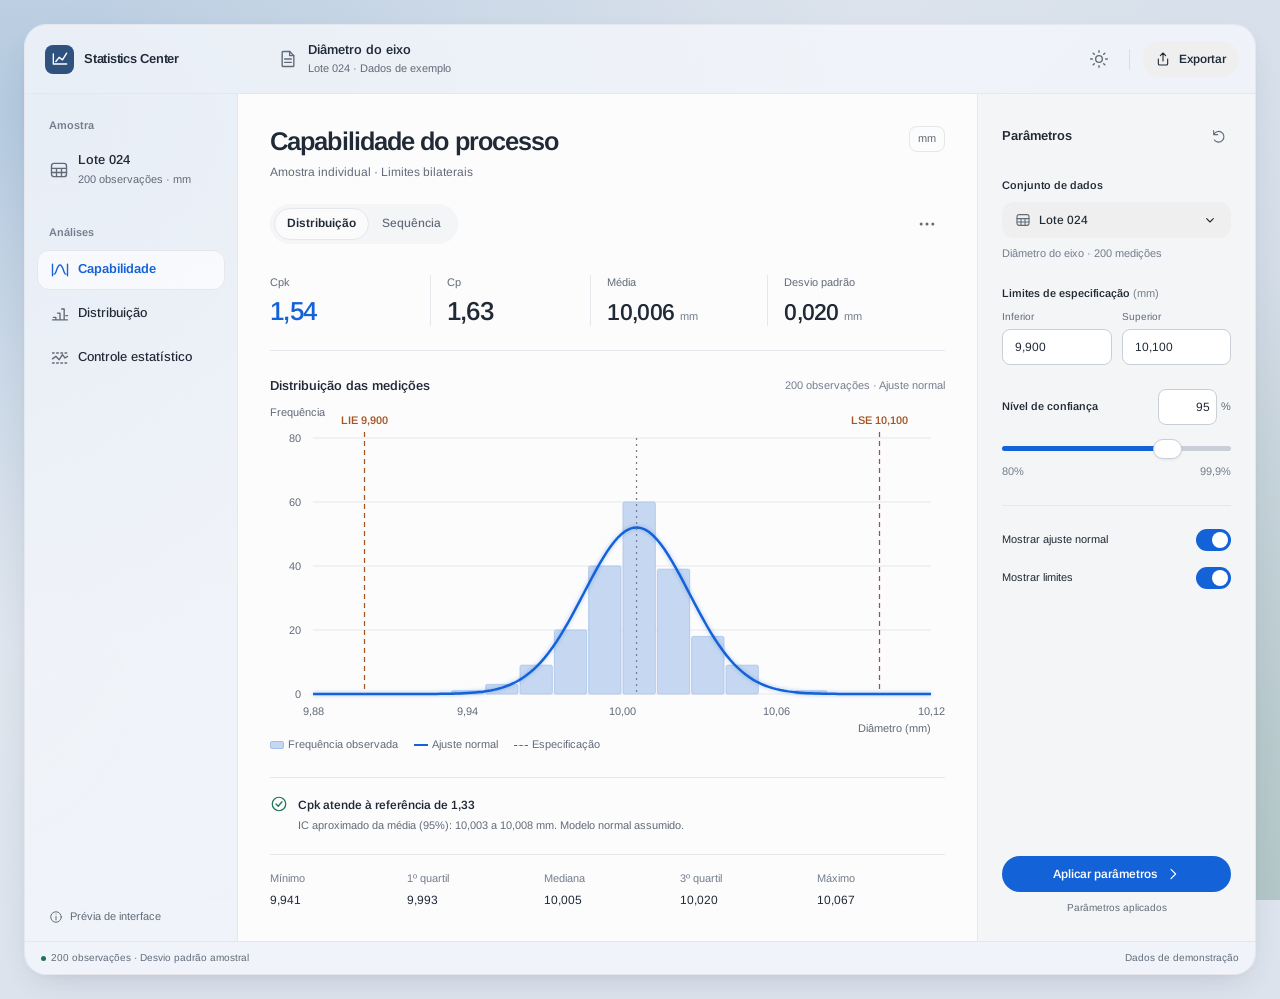
==== liquid-glass-mockup.html @ 98c808a4 "Implement flat UI design system across app" ====
<!doctype html>
<html lang="pt-BR">
<head>
  <meta charset="utf-8">
  <meta name="viewport" content="width=device-width, initial-scale=1">
  <meta name="color-scheme" content="light dark">
  <title>Capabilidade · Statistics Center</title>
  <link rel="preload" href="assets/fonts/arimo/Arimo-Variable.ttf" as="font" type="font/ttf" crossorigin>
  <link rel="stylesheet" href="assets/ui/ui.css">
  <link rel="stylesheet" href="assets/mockup/mockup.css">
  <script src="assets/ui/components.js" defer></script>
  <script src="assets/ui/charts.js" defer></script>
  <script src="assets/mockup/mockup.js" defer></script>
</head>
<body>

<div class="app-window">
  <header class="toolbar sc-surface--translucent">
    <div class="brand"><span class="app-symbol"><svg class="sc-icon" aria-hidden="true"><use href="assets/ui/icons.svg#i-mark"/></svg></span>Statistics Center</div>
    <button class="sc-button sc-button--icon mobile-only sc-button--tertiary" id="sidebarToggle" aria-label="Abrir navegação" aria-expanded="false" aria-controls="sidebar"><svg class="sc-icon" aria-hidden="true"><use href="assets/ui/icons.svg#i-sidebar"/></svg></button>
    <div class="document-title"><svg class="sc-icon" aria-hidden="true"><use href="assets/ui/icons.svg#i-file"/></svg><div><strong>Diâmetro do eixo</strong><small id="documentSubtitle">Lote 024 · Dados de exemplo</small></div></div>
    <div class="toolbar-actions">
      <button class="sc-button sc-button--icon sc-button--tertiary" data-sc-popover="themeMenu" id="themeToggle" aria-label="Aparência" aria-haspopup="menu" aria-controls="themeMenu" aria-expanded="false" title="Aparência"><svg class="sc-icon" aria-hidden="true"><use href="assets/ui/icons.svg#i-sun"/></svg></button>
      <span class="toolbar-divider"></span>
      <button class="sc-button sc-button--sc-text-secondary" data-sc-popover="exportMenu" id="exportButton" aria-haspopup="menu" aria-controls="exportMenu" aria-expanded="false"><svg class="sc-icon sc-icon--small" aria-hidden="true"><use href="assets/ui/icons.svg#i-export"/></svg><span>Exportar</span></button>
    </div>
  </header>
  <button class="nav-scrim" aria-label="Fechar navegação" id="navScrim"></button>
  <aside class="sidebar sc-surface--translucent" id="sidebar" aria-label="Navegação">
    <p class="section-label">Amostra</p>
    <button class="source-button" id="viewData"><svg class="sc-icon" aria-hidden="true"><use href="assets/ui/icons.svg#i-table"/></svg><span><strong id="sidebarBatch">Lote 024</strong><small><span data-count>200</span> observações · mm</small></span></button>
    <p class="section-label">Análises</p>
    <nav class="sc-nav" aria-label="Análises disponíveis"><span class="sc-selection-indicator" aria-hidden="true"></span>
      <button data-analysis="capability" aria-current="page"><svg class="sc-icon" aria-hidden="true"><use href="assets/ui/icons.svg#i-capability"/></svg>Capabilidade</button>
      <button data-analysis="distribution"><svg class="sc-icon" aria-hidden="true"><use href="assets/ui/icons.svg#i-distribution"/></svg>Distribuição</button>
      <button data-analysis="sequence"><svg class="sc-icon" aria-hidden="true"><use href="assets/ui/icons.svg#i-sequence"/></svg>Controle estatístico</button>
    </nav>
    <div class="sidebar-bottom"><svg class="sc-icon" aria-hidden="true"><use href="assets/ui/icons.svg#i-info"/></svg>Prévia de interface</div>
  </aside>
  <main class="workspace" id="workspace">
    <div class="page-heading"><div><h1 id="pageTitle" tabindex="-1">Capabilidade do processo</h1><p id="pageDescription">Amostra individual · Limites bilaterais</p></div><span class="sc-badge">mm</span></div>
    <div class="view-controls">
      <div class="sc-segmented" role="group" aria-label="Visualização do gráfico"><span class="sc-selection-indicator" aria-hidden="true"></span><button data-view="histogram" aria-pressed="true">Distribuição</button><button data-view="sequence" aria-pressed="false">Sequência</button></div>
      <div class="chart-tools"><button class="sc-button sc-button--icon mobile-only sc-button--tertiary" id="showParameters" aria-label="Ir para os parâmetros" title="Parâmetros"><svg class="sc-icon" aria-hidden="true"><use href="assets/ui/icons.svg#i-sliders"/></svg></button><button class="sc-button sc-button--icon sc-button--tertiary" data-sc-popover="chartMenu" id="chartMenuToggle" aria-label="Opções do gráfico" aria-haspopup="menu" aria-controls="chartMenu" aria-expanded="false" title="Opções do gráfico"><svg class="sc-icon" aria-hidden="true"><use href="assets/ui/icons.svg#i-more"/></svg></button></div>
    </div>
    <dl class="metrics" aria-label="Resultados da análise">
      <div class="metric"><dt>Cpk</dt><dd id="metricCpk">—</dd></div><div class="metric"><dt>Cp</dt><dd id="metricCp">—</dd></div><div class="metric"><dt>Média</dt><dd><span id="metricMean">—</span> <small>mm</small></dd></div><div class="metric"><dt>Desvio padrão</dt><dd><span id="metricStd">—</span> <small>mm</small></dd></div>
    </dl>
    <div class="plot-heading"><h2 id="plotTitle">Distribuição das medições</h2><span id="plotSubtitle">200 observações · Ajuste normal</span></div>
    <div class="plot-wrapper"><svg class="sc-chart" id="chart" viewBox="0 0 720 305" role="img" aria-labelledby="chartTitle chartDesc"></svg><div class="sc-chart-tooltip" id="plotTooltip" hidden></div></div>
    <div class="sc-chart-legend"><span><i></i><span id="legendData">Frequência observada</span></span><span id="fitLegend"><i class="line"></i>Ajuste normal</span><span id="specLegend"><i class="dashed"></i>Especificação</span></div>
    <section class="result-note" aria-label="Interpretação do resultado"><svg class="sc-icon" aria-hidden="true" id="resultIcon"><use href="assets/ui/icons.svg#i-circle-check"/></svg><div><strong id="resultTitle">Calculando resultados</strong><p id="resultDescription"></p></div></section>
    <dl class="summary" aria-label="Resumo das medições"><div><dt>Mínimo</dt><dd id="statMin">—</dd></div><div><dt>1º quartil</dt><dd id="statQ1">—</dd></div><div><dt>Mediana</dt><dd id="statMedian">—</dd></div><div><dt>3º quartil</dt><dd id="statQ3">—</dd></div><div><dt>Máximo</dt><dd id="statMax">—</dd></div></dl>
  </main>
  <form class="inspector" id="parameters" novalidate>
    <div class="inspector-heading"><h2>Parâmetros</h2><button type="button" class="sc-button sc-button--icon sc-button--tertiary" id="resetParameters" aria-label="Restaurar parâmetros" title="Restaurar parâmetros"><svg class="sc-icon sc-icon--small" aria-hidden="true"><use href="assets/ui/icons.svg#i-reset"/></svg></button></div>
    <div class="sc-field"><span class="sc-label" id="batchLabel">Conjunto de dados</span><button type="button" class="sc-button sc-button--sc-text-secondary sc-dropdown" data-sc-popover="batchMenu" id="batchButton" aria-labelledby="batchLabel batchValue" aria-haspopup="listbox" aria-controls="batchMenu" aria-expanded="false"><span class="sc-dropdown__label"><svg class="sc-icon sc-icon--small" aria-hidden="true"><use href="assets/ui/icons.svg#i-table"/></svg><span id="batchValue">Lote 024</span></span><svg class="sc-icon sc-icon--small" aria-hidden="true"><use href="assets/ui/icons.svg#i-chevron"/></svg></button><p class="sc-help">Diâmetro do eixo · 200 medições</p></div>
    <div class="sc-field"><span class="sc-label">Limites de especificação <span style="color:var(--sc-text-muted);font-weight:400">(mm)</span></span><div class="paired-fields"><div><label for="lowerLimit">Inferior</label><input class="sc-input" id="lowerLimit" type="text" inputmode="decimal" value="9,900" required aria-describedby="limitError"></div><div><label for="upperLimit">Superior</label><input class="sc-input" id="upperLimit" type="text" inputmode="decimal" value="10,100" required aria-describedby="limitError"></div></div></div>
    <div class="sc-field"><div class="confidence-header"><label class="sc-label" for="confidence">Nível de confiança</label><span class="confidence-number"><input class="sc-input" type="number" id="confidenceNumber" min="80" max="99.9" step="0.1" value="95" aria-label="Nível de confiança em porcentagem">%</span></div><input class="sc-slider" data-sc-slider id="confidence" type="range" min="80" max="99.9" step="0.1" value="95" aria-valuetext="95 por cento"><div class="sc-slider__ends"><span>80%</span><span>99,9%</span></div></div>
    <hr class="inspector-rule">
    <div class="switches"><div class="sc-switch-row"><span id="fitLabel">Mostrar ajuste normal</span><button class="sc-switch" type="button" role="switch" aria-checked="true" aria-labelledby="fitLabel" id="fitSwitch"></button></div><div class="sc-switch-row"><span id="limitsLabel">Mostrar limites</span><button class="sc-switch" type="button" role="switch" aria-checked="true" aria-labelledby="limitsLabel" id="limitsSwitch"></button></div></div>
    <div class="inspector-footer"><p class="validation-error" id="limitError" role="alert" hidden></p><button class="sc-button sc-button--primary" type="submit">Aplicar parâmetros<svg class="sc-icon sc-icon--small" aria-hidden="true"><use href="assets/ui/icons.svg#i-arrow"/></svg></button><p class="apply-status" id="applyStatus" role="status">Parâmetros aplicados</p></div>
  </form>
  <footer class="statusbar"><span><i class="status-dot"></i><span data-count>200</span> observações <span class="method-note">· Desvio padrão amostral</span></span><span>Dados de demonstração</span></footer>
</div>
<div id="themeMenu" class="sc-menu" popover role="menu" aria-label="Aparência"><p class="sc-menu__title">Aparência</p><button class="sc-menu__item" role="menuitemradio" aria-checked="false" data-theme="system"><svg class="sc-icon sc-icon--small" aria-hidden="true"><use href="assets/ui/icons.svg#i-system"/></svg>Automática<svg class="sc-icon sc-menu__check" aria-hidden="true"><use href="assets/ui/icons.svg#i-check"/></svg></button><button class="sc-menu__item" role="menuitemradio" aria-checked="true" data-theme="light"><svg class="sc-icon sc-icon--small" aria-hidden="true"><use href="assets/ui/icons.svg#i-sun"/></svg>Clara<svg class="sc-icon sc-menu__check" aria-hidden="true"><use href="assets/ui/icons.svg#i-check"/></svg></button><button class="sc-menu__item" role="menuitemradio" aria-checked="false" data-theme="dark"><svg class="sc-icon sc-icon--small" aria-hidden="true"><use href="assets/ui/icons.svg#i-moon"/></svg>Escura<svg class="sc-icon sc-menu__check" aria-hidden="true"><use href="assets/ui/icons.svg#i-check"/></svg></button></div>
<div id="batchMenu" class="sc-menu" popover role="listbox" aria-labelledby="batchLabel"><button class="sc-menu__item" role="option" aria-selected="true" data-batch="24">Lote 024 <svg class="sc-icon sc-menu__check" aria-hidden="true"><use href="assets/ui/icons.svg#i-check"/></svg></button><button class="sc-menu__item" role="option" aria-selected="false" data-batch="25">Lote 025 <svg class="sc-icon sc-menu__check" aria-hidden="true"><use href="assets/ui/icons.svg#i-check"/></svg></button></div>
<div id="exportMenu" class="sc-menu" popover role="menu" aria-label="Exportar"><p class="sc-menu__title">Exportar esta análise</p><button class="sc-menu__item" role="menuitem" id="exportSvg"><svg class="sc-icon sc-icon--small" aria-hidden="true"><use href="assets/ui/icons.svg#i-distribution"/></svg>Gráfico em SVG</button><button class="sc-menu__item" role="menuitem" id="exportCsv"><svg class="sc-icon sc-icon--small" aria-hidden="true"><use href="assets/ui/icons.svg#i-table"/></svg>Dados em CSV</button></div>
<div id="chartMenu" class="sc-menu" popover role="menu" aria-label="Opções do gráfico"><button class="sc-menu__item" role="menuitemcheckbox" aria-checked="true" id="gridToggle">Linhas de grade<svg class="sc-icon sc-menu__check" aria-hidden="true"><use href="assets/ui/icons.svg#i-check"/></svg></button><button class="sc-menu__item" role="menuitem" id="openData">Ver medições</button></div>
<dialog class="sc-dialog" id="dataDialog" aria-labelledby="dataTitle"><div class="dialog-heading"><h2 id="dataTitle">Medições · Lote 024</h2><button class="sc-button sc-button--icon sc-button--tertiary" id="closeData" aria-label="Fechar medições"><svg class="sc-icon" aria-hidden="true"><use href="assets/ui/icons.svg#i-close"/></svg></button></div><p>Amostra sintética para explorar esta proposta de interface.</p><div class="data-table-scroll"><table class="sc-table"><thead><tr><th>Observação</th><th>Diâmetro (mm)</th></tr></thead><tbody id="dataRows"></tbody></table></div><p class="dialog-foot">200 observações · Unidade: milímetro</p></dialog>
<p class="sc-toast sc-surface--translucent" id="toast" role="status" hidden></p>

</body>
</html>
---- assets/ui/ui.css ----
/* Public entry point: theme, foundations, and reusable components. No build step. */
@import url('./tokens.css');
@import url('./base.css');
@import url('./components.css');

/* Explicit surface and padding utilities override component defaults. */
.sc-bg-primary { background: var(--sc-bg-primary); }
.sc-bg-secondary { background: var(--sc-bg-secondary); }
.sc-bg-tertiary { background: var(--sc-bg-tertiary); }
.sc-pad-control { padding: var(--sc-padding-control); }
.sc-pad-panel { padding: var(--sc-padding-panel); }
.sc-pad-section { padding: var(--sc-padding-section); }
.sc-p-0 { padding: var(--sc-space-0); }.sc-p-1 { padding: var(--sc-space-1); }
.sc-p-2 { padding: var(--sc-space-2); }.sc-p-3 { padding: var(--sc-space-3); }
.sc-p-4 { padding: var(--sc-space-4); }.sc-p-5 { padding: var(--sc-space-5); }
.sc-p-6 { padding: var(--sc-space-6); }.sc-p-7 { padding: var(--sc-space-7); }
.sc-p-8 { padding: var(--sc-space-8); }.sc-p-9 { padding: var(--sc-space-9); }
---- assets/mockup/mockup.css ----
/* Document layout only. Reusable controls live in ../ui/. */
body { margin: 0; background: #dce3ed; min-height: 100vh; }
body::before { content: ''; position: fixed; inset: 0; z-index: -1; background: radial-gradient(ellipse at 3% 12%, #b3c9df 0, transparent 48%), radial-gradient(ellipse at 100% 100%, #b2c6c7 0, transparent 50%), linear-gradient(135deg,#e6e9ef,#d7e0eb 60%,#c9d3dd); }
.app-window { max-width: 1480px; margin: 32px auto; display: grid; grid-template-columns: 213px minmax(0,1fr) 278px; grid-template-rows: 69px minmax(758px,auto) 33px; border-radius: 22px; border: 1px solid var(--sc-border); box-shadow: 0 12px 32px -12px #23334d30,0 2px 8px #29394e08; overflow: clip; isolation: isolate; }
.toolbar { grid-column: 1/-1; display: grid; grid-template-columns: 213px minmax(0,1fr) auto; align-items: center; padding: 0 var(--sc-space-4) 0 var(--sc-space-5); gap: 20px; border-bottom: 1px solid var(--sc-border); box-shadow: none; z-index: 5; }
.brand { display: flex; align-items: center; gap: 10px; font-size: 13px; font-weight: 650; letter-spacing: -.25px; white-space: nowrap; }
.app-symbol { width: 29px; height: 29px; border-radius: 8px; color: white; display: grid; place-items: center; background: #2e527d; box-shadow: none; }
.document-title { display: flex; align-items: center; gap: 10px; min-width: 0; font-size: 13px; }
.document-title > svg { color: var(--sc-text-secondary); }
.document-title strong { font-weight: 600; display: block; overflow: hidden; text-overflow: ellipsis; white-space: nowrap; }
.document-title small { display: block; color: var(--sc-text-secondary); font-size: 11px; margin-top: 1px; }
.toolbar-actions { display: flex; align-items: center; gap: 9px; }
.toolbar-divider { width: 1px; height: 21px; background: var(--sc-border-strong); opacity: .55; margin: 0 3px; }
.sidebar { padding: var(--sc-space-6) var(--sc-space-3) var(--sc-space-4); display: flex; flex-direction: column; border-right: 1px solid var(--sc-border); position: relative; }
.sidebar::before { content: ''; pointer-events: none; position: absolute; inset: 0; z-index: -1; background: radial-gradient(ellipse at 0 25%,#91b4d629,transparent 70%); }
.section-label { font-size: 11px; font-weight: 650; color: var(--sc-text-muted); margin: 0 12px 9px; }
.source-button { width: 100%; padding: var(--sc-padding-control); display: flex; align-items: center; gap: 9px; text-align: left; border: 0; border-radius: 10px; background: transparent; font-size: 13px; margin-bottom: 28px; }
.source-button:hover { background: var(--sc-bg-selection); }
.source-button .sc-icon { color: var(--sc-text-secondary); }
.source-button strong { display: block; font-weight: 550; }
.source-button small { font-size: 11px; color: var(--sc-text-secondary); }
.sidebar-bottom { margin-top: auto; padding: var(--sc-space-6) var(--sc-space-3) 0; display: flex; align-items: center; gap: 7px; color: var(--sc-text-secondary); font-size: 11px; }
.sidebar-bottom .sc-icon { width: 14px; height: 14px; }
.workspace { padding: var(--sc-padding-section); background: var(--sc-bg-primary); min-width: 0; }
.page-heading { display: flex; align-items: start; justify-content: space-between; gap: 14px; margin-bottom: 23px; }
.page-heading h1 { font-size: clamp(23px,2vw,28px); font-weight: 650; letter-spacing: -.9px; line-height: 1.2; }
.page-heading p { font-size: 12px; color: var(--sc-text-secondary); margin-top: 7px; }
.view-controls { display: flex; align-items: center; justify-content: space-between; gap: 12px; }
.chart-tools { display: flex; gap: 4px; }
.metrics { display: grid; grid-template-columns: 1fr 1fr 1.1fr 1.1fr; padding: var(--sc-space-6) 0; margin: 7px 0 2px; border-bottom: 1px solid var(--sc-border); }
.metric { border-right: 1px solid var(--sc-border); padding-left: var(--sc-space-4); min-width: 0; }
.metric:first-child { padding-left: 0; }
.metric:last-child { border: 0; }
.metric dt { color: var(--sc-text-secondary); font-size: 11px; margin-bottom: 6px; }
.metric dd { font-variant-numeric: tabular-nums; margin: 0; font-size: 26px; line-height: 1.1; letter-spacing: -.7px; font-weight: 550; }
.metric dd small { color: var(--sc-text-muted); font-size: 11px; font-weight: 400; letter-spacing: 0; }
.metric:first-child dd { color: var(--sc-accent); }
.metric:nth-child(n+3) dd { font-size: 23px; padding-top: 3px; }
.plot-heading { display: flex; justify-content: space-between; align-items: center; padding: var(--sc-space-6) 0 var(--sc-space-2); gap: 12px; }
.plot-heading h2 { font-size: 13px; font-weight: 600; }
.plot-heading span { font-size: 11px; color: var(--sc-text-muted); }
.plot-wrapper { position: relative; min-width: 0; }
.result-note { border-top: 1px solid var(--sc-border); padding: var(--sc-space-4) 0 var(--sc-space-5); display: flex; gap: 10px; align-items: start; }
.result-note > .sc-icon { color: var(--sc-success); width: 18px; height: 18px; margin-top: 1px; }
.result-note strong { font-size: 12px; font-weight: 600; }
.result-note p { font-size: 11px; color: var(--sc-text-secondary); margin-top: 3px; }
.summary { display: grid; grid-template-columns: repeat(5,1fr); border-top: 1px solid var(--sc-border); padding-top: var(--sc-space-4); margin: 0; gap: 9px; }
.summary dt { font-size: 11px; color: var(--sc-text-muted); }
.summary dd { font-size: 12px; margin: 5px 0 0; font-variant-numeric: tabular-nums; }
.inspector { background: var(--sc-bg-secondary); border-left: 1px solid var(--sc-border); padding: var(--sc-padding-panel); display: flex; flex-direction: column; min-width: 0; }
.inspector-heading { display: flex; align-items: center; justify-content: space-between; margin-bottom: 24px; }
.inspector h2 { font-size: 13px; font-weight: 650; }
.inspector-heading .sc-button--icon { width: 25px; height: 25px; }
.inspector-rule { border: 0; border-top: 1px solid var(--sc-border); width: 100%; margin: 1px 0 23px; }
.paired-fields { display: grid; grid-template-columns: 1fr 1fr; gap: 10px; }
.paired-fields label { display: block; font-size: 10px; color: var(--sc-text-secondary); margin-bottom: 5px; }
.confidence-header { display: flex; align-items: center; justify-content: space-between; margin-bottom: 11px; }
.confidence-header .sc-label { margin: 0; }
.confidence-number { display: flex; align-items: center; gap: 4px; font-size: 11px; color: var(--sc-text-secondary); }
.confidence-number input { width: 59px; padding: 5px 6px; text-align: right; appearance: textfield; -moz-appearance: textfield; }
.confidence-number input::-webkit-inner-spin-button { -webkit-appearance: none; }
.inspector-footer { margin-top: auto; padding-top: 24px; }
.inspector-footer .sc-button--primary { width: 100%; }
.sc-button--primary:hover { filter: brightness(1.08); }
.apply-status { font-size: 10px; min-height: 16px; margin: 9px 0 0; text-align: center; color: var(--sc-text-secondary); }
.validation-error { color: var(--sc-danger); font-size: 11px; margin-bottom: 10px; }
.statusbar { grid-column: 1/-1; border-top: 1px solid var(--sc-border); display: flex; align-items: center; justify-content: space-between; gap: 10px; padding: 0 var(--sc-space-4); font-size: 10px; color: var(--sc-text-secondary); background: var(--sc-bg-translucent); -webkit-backdrop-filter: none; backdrop-filter: none; }
.status-dot { display: inline-block; width: 5px; height: 5px; background: var(--sc-success); border-radius: 50%; margin-right: 5px; vertical-align: middle; }
.dialog-heading { display: flex; justify-content: space-between; align-items: center; gap: 14px; margin-bottom: 12px; }
dialog h2 { font-size: 20px; letter-spacing: -.5px; }
dialog p { color: var(--sc-text-secondary); font-size: 12px; }
.data-table-scroll { overflow: auto; max-height: 310px; margin-top: 20px; }
.dialog-foot { font-size: 11px; margin-top: 16px; }
.mobile-only { display: none; }
.nav-scrim { display: none; }
@media(min-width:1600px) { .app-window { margin-top: 64px; } }
@media(max-width:1530px) { .app-window { margin: 24px; } }
@media(max-width:1200px) { .app-window { grid-template-columns: 185px minmax(0,1fr) 250px; }.toolbar { grid-template-columns: 185px minmax(0,1fr) auto; gap: 8px; }.workspace { padding: var(--sc-padding-panel); }.inspector { padding: var(--sc-padding-panel); }.metric { padding-left: 11px; }.metric dd { font-size: 23px; }.metric:nth-child(n+3) dd { font-size: 20px; }.metric dd small { display: block; margin-top: 4px; } }
@media(max-width:1020px) { .app-window { grid-template-columns: 182px minmax(0,1fr); grid-template-rows: 69px auto auto 33px; }.inspector { grid-column: 2; border-top: 1px solid var(--sc-border); border-left: 0; display: grid; grid-template-columns: 1fr 1fr; gap: 0 24px; }.inspector-heading,.inspector-rule,.inspector-footer { grid-column: 1/-1; }.inspector-rule { margin-bottom: 20px; }.inspector .switches { align-self: start; padding-top: 7px; }.inspector-footer { max-width: 280px; width: 100%; justify-self: end; padding-top: 0; }.sidebar { grid-row: 2/4; }.toolbar { grid-template-columns: 174px minmax(0,1fr) auto; }.statusbar { grid-row: 4; }.metric dd small { display: inline; } }
@media(max-width:700px) { .toolbar .sc-button--icon,.toolbar .sc-button--sc-text-secondary { width: 44px; }.chart-tools .sc-button--icon { width: 44px; }.paired-fields input { min-height: 44px; } .app-window { margin: 0; border: 0; border-radius: 0; display: block; min-height: 100vh; }.toolbar { display: flex; position: sticky; top: 0; height: 62px; padding: 0 12px; gap: 10px; }.brand { display: none; }.document-title { flex: 1; }.document-title > .sc-icon { display: none; }.document-title strong { max-width: 205px; font-size: 12px; }.toolbar-actions { gap: 3px; }.toolbar-actions .toolbar-divider,.toolbar-actions .sc-button--sc-text-secondary span { display: none; }.toolbar-actions .sc-button--sc-text-secondary { padding: 0; width: 36px; }.mobile-only { display: inline-grid; }.sidebar { position: fixed; left: 0; top: 62px; bottom: 0; width: min(280px,82vw); z-index: 12; transform: translateX(-102%); transition: transform .25s ease; box-shadow: 6px 0 20px #182c401a; }.nav-open .sidebar { transform: translateX(0); }.nav-open .nav-scrim { display: block; position: fixed; inset: 62px 0 0; z-index: 11; background: #16293d44; border: 0; }.workspace { padding: var(--sc-padding-section); }.page-heading { margin-bottom: 21px; }.page-heading h1 { font-size: 25px; }.metrics { padding: 22px 0; margin-top: 5px; }.metric dd { font-size: 24px; }.metric:nth-child(n+3) dd { font-size: 21px; }.metric dd small { display: block; }.inspector { padding: var(--sc-padding-section); display: grid; grid-template-columns: 1fr 1fr; scroll-margin-top: 74px; }.statusbar { min-height: 35px; padding: 8px 14px; font-size: 9px; }.statusbar .method-note { display: none; }.plot-heading { align-items: start; }.plot-heading span { text-align: right; max-width: 140px; }.plot-heading h2 { max-width: 150px; }.sc-segmented > button { padding: 0 12px; }.chart-tools .sc-button--icon { width: 32px; }.result-note { padding-bottom: 18px; }.sidebar-bottom { padding-bottom: 12px; } }
@media(max-width:420px) { .workspace { padding-left: 16px; padding-right: 16px; }.metrics { grid-template-columns: 1fr 1fr; row-gap: 20px; }.metric:nth-child(3) { padding-left: 0; }.metric:nth-child(2) { border: 0; }.metric:nth-child(n+3) dd { padding-top: 0; font-size: 24px; }.metric dd small { display: inline; }.summary { grid-template-columns: repeat(3,1fr); row-gap: 13px; }.inspector { grid-template-columns: 1fr; }.inspector .sc-field,.switches { grid-column: 1; }.inspector-footer { max-width: none; }.sc-badge { display: none; }.document-title strong { max-width: 165px; } }

:root[data-theme="dark"] body::before { background:linear-gradient(135deg,#26384b,#171e2a 65%,#263839); }
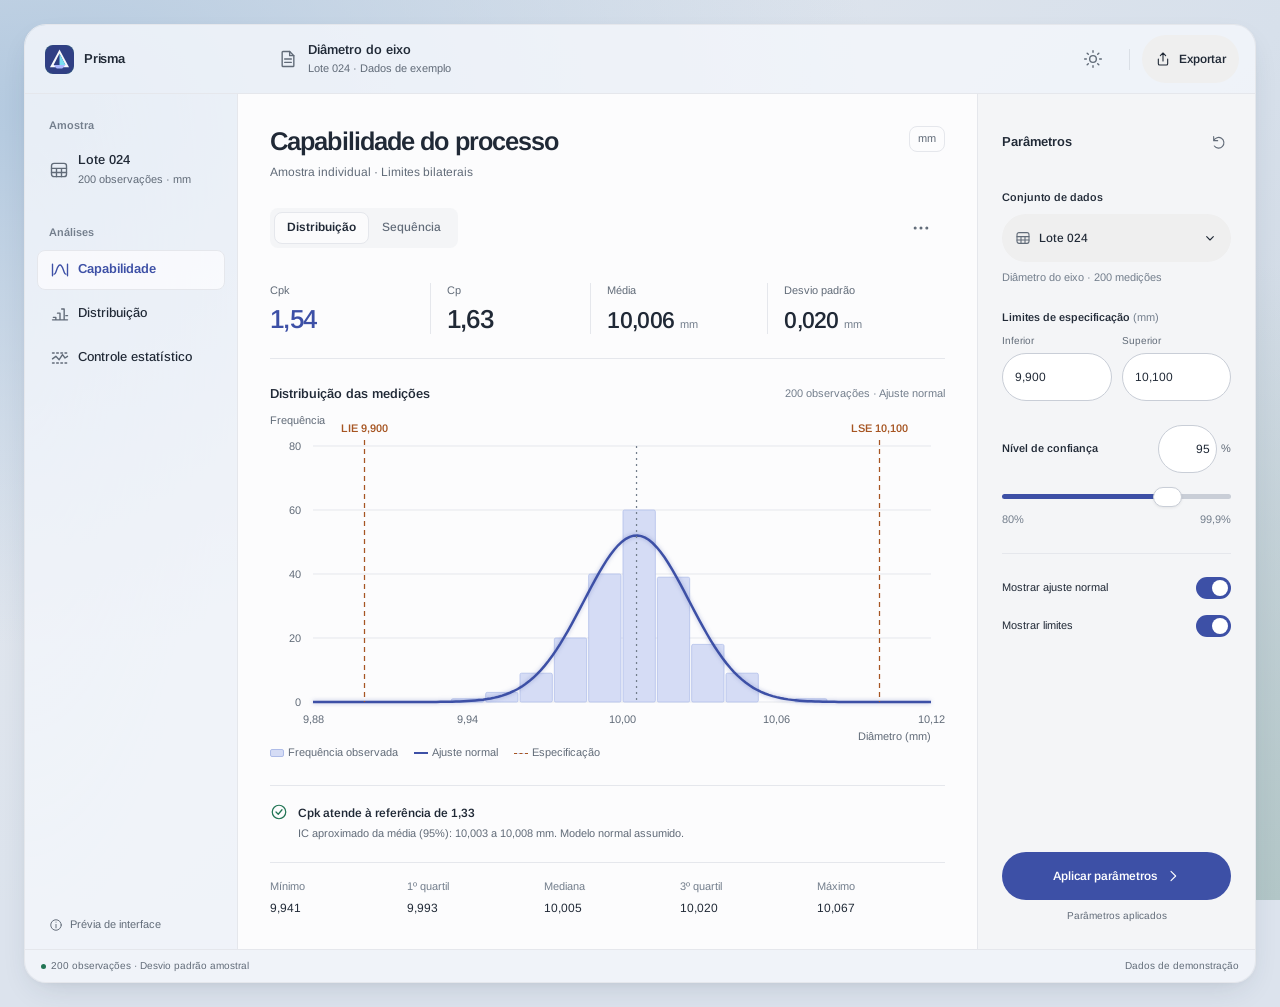
==== commit 86a5a3c7: "Introduce Prisma visual identity" ====
--- a/liquid-glass-mockup.html
+++ b/liquid-glass-mockup.html
@@ -4,7 +4,7 @@
   <meta charset="utf-8">
   <meta name="viewport" content="width=device-width, initial-scale=1">
   <meta name="color-scheme" content="light dark">
-  <title>Capabilidade · Statistics Center</title>
+  <title>Capabilidade · Prisma</title>
   <link rel="preload" href="assets/fonts/arimo/Arimo-Variable.ttf" as="font" type="font/ttf" crossorigin>
   <link rel="stylesheet" href="assets/ui/ui.css">
   <link rel="stylesheet" href="assets/mockup/mockup.css">
@@ -16,7 +16,7 @@
 
 <div class="app-window">
   <header class="toolbar sc-surface--translucent">
-    <div class="brand"><span class="app-symbol"><svg class="sc-icon" aria-hidden="true"><use href="assets/ui/icons.svg#i-mark"/></svg></span>Statistics Center</div>
+    <div class="brand"><span class="app-symbol"><img src="assets/brand/prisma.svg" alt="" style="width:100%;height:100%;display:block;border-radius:10px"></span>Prisma</div>
     <button class="sc-button sc-button--icon mobile-only sc-button--tertiary" id="sidebarToggle" aria-label="Abrir navegação" aria-expanded="false" aria-controls="sidebar"><svg class="sc-icon" aria-hidden="true"><use href="assets/ui/icons.svg#i-sidebar"/></svg></button>
     <div class="document-title"><svg class="sc-icon" aria-hidden="true"><use href="assets/ui/icons.svg#i-file"/></svg><div><strong>Diâmetro do eixo</strong><small id="documentSubtitle">Lote 024 · Dados de exemplo</small></div></div>
     <div class="toolbar-actions">
